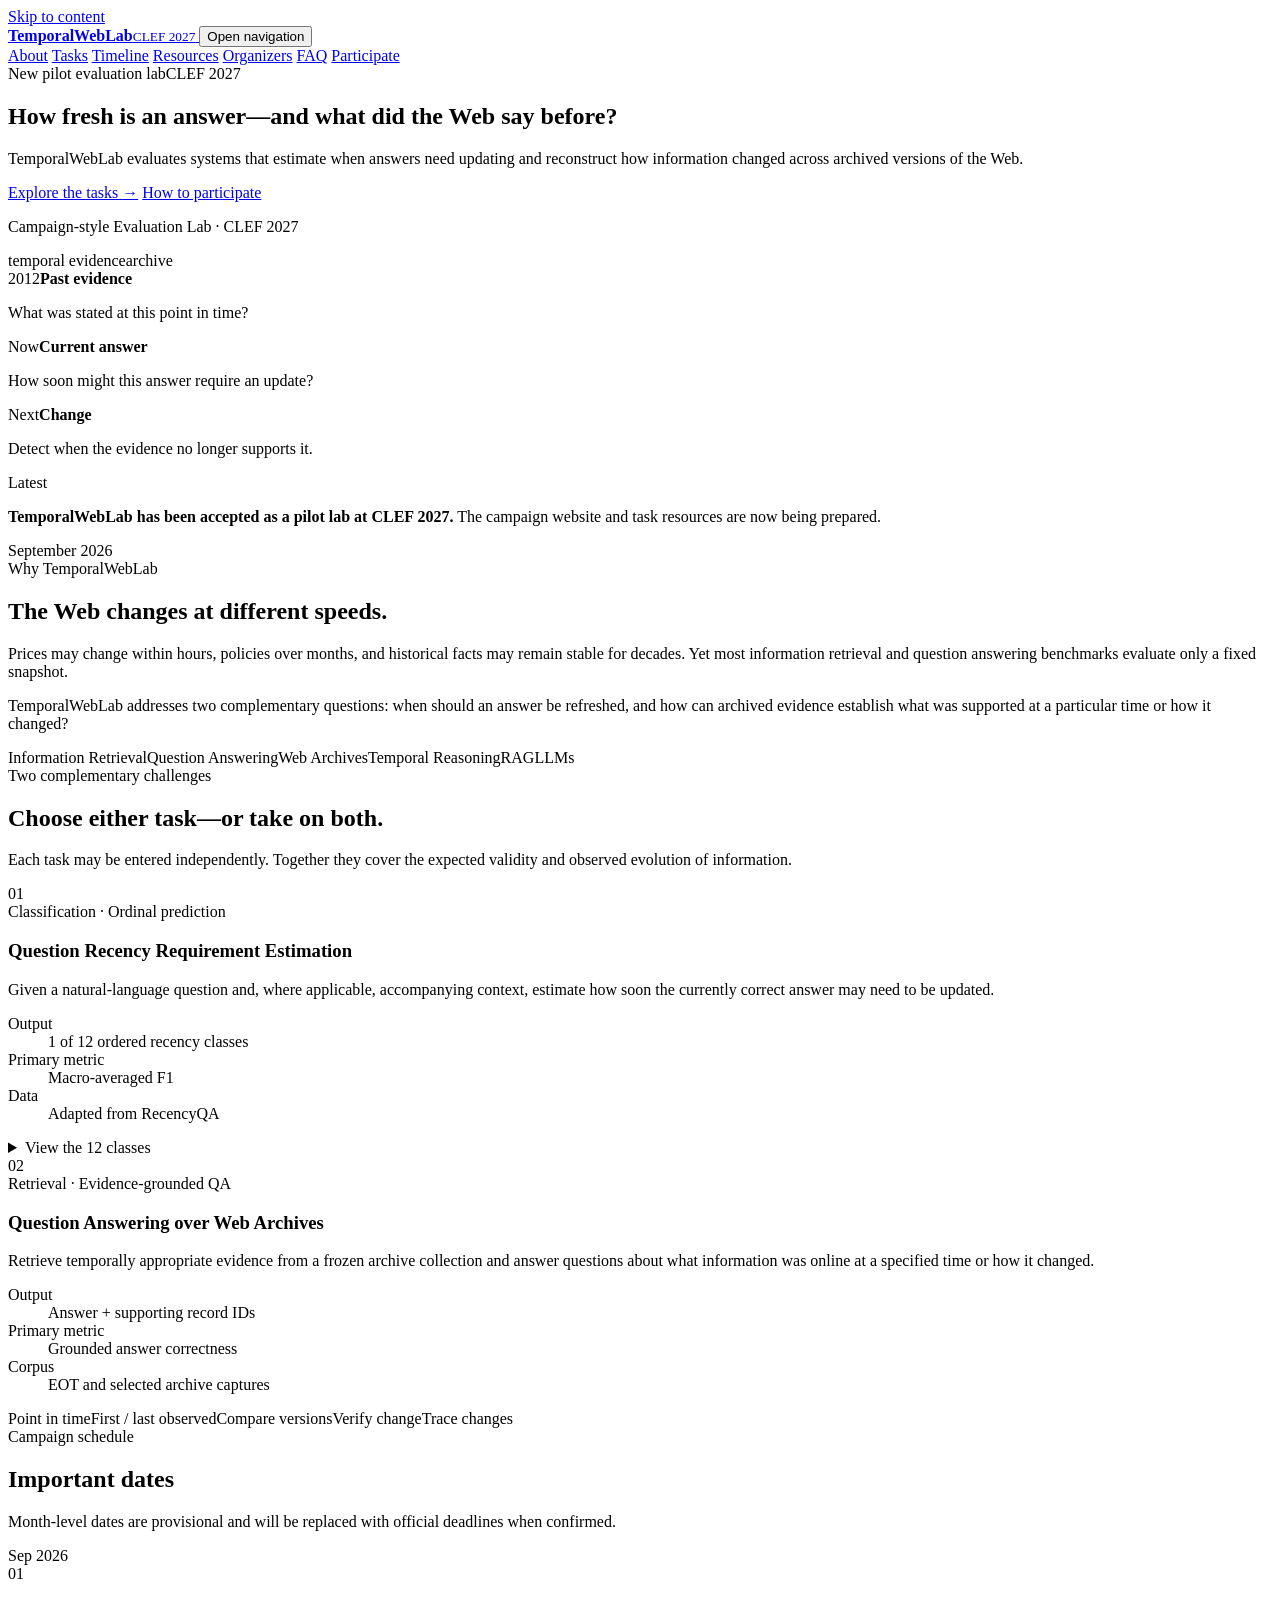
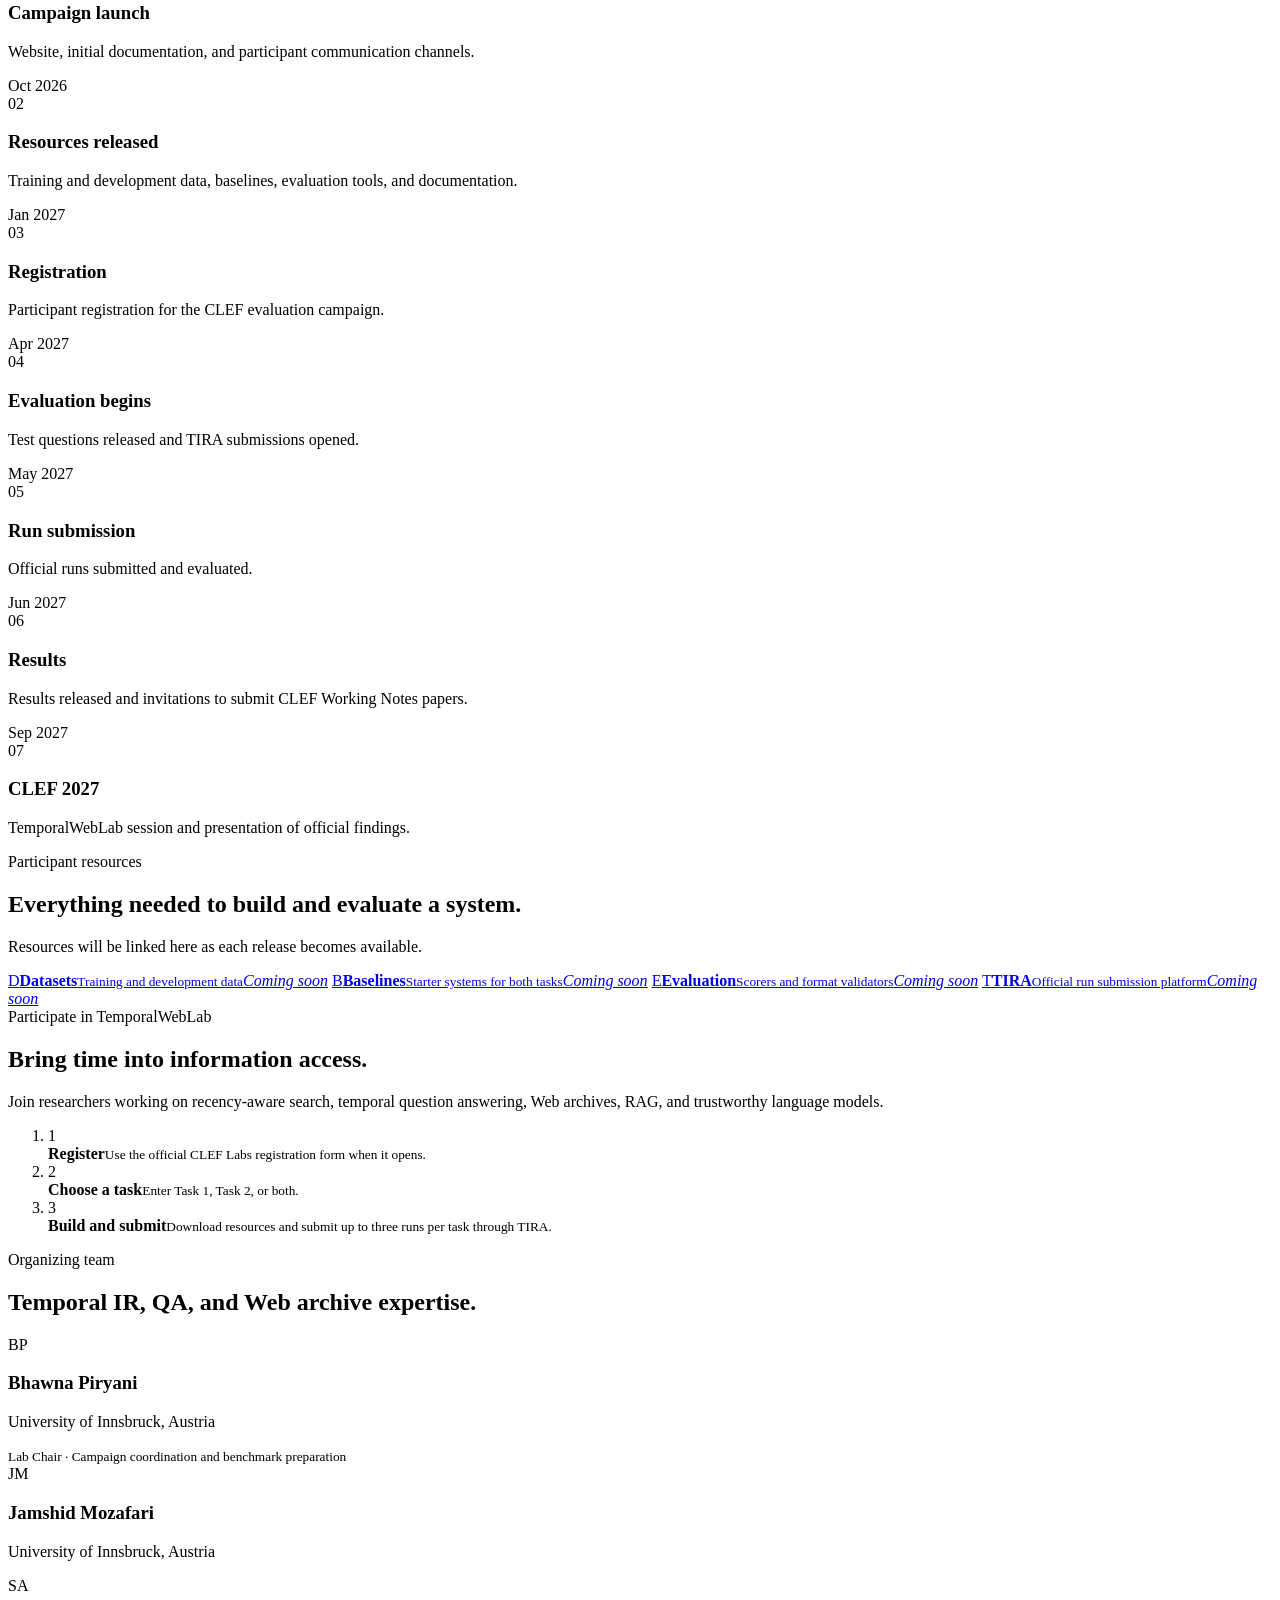
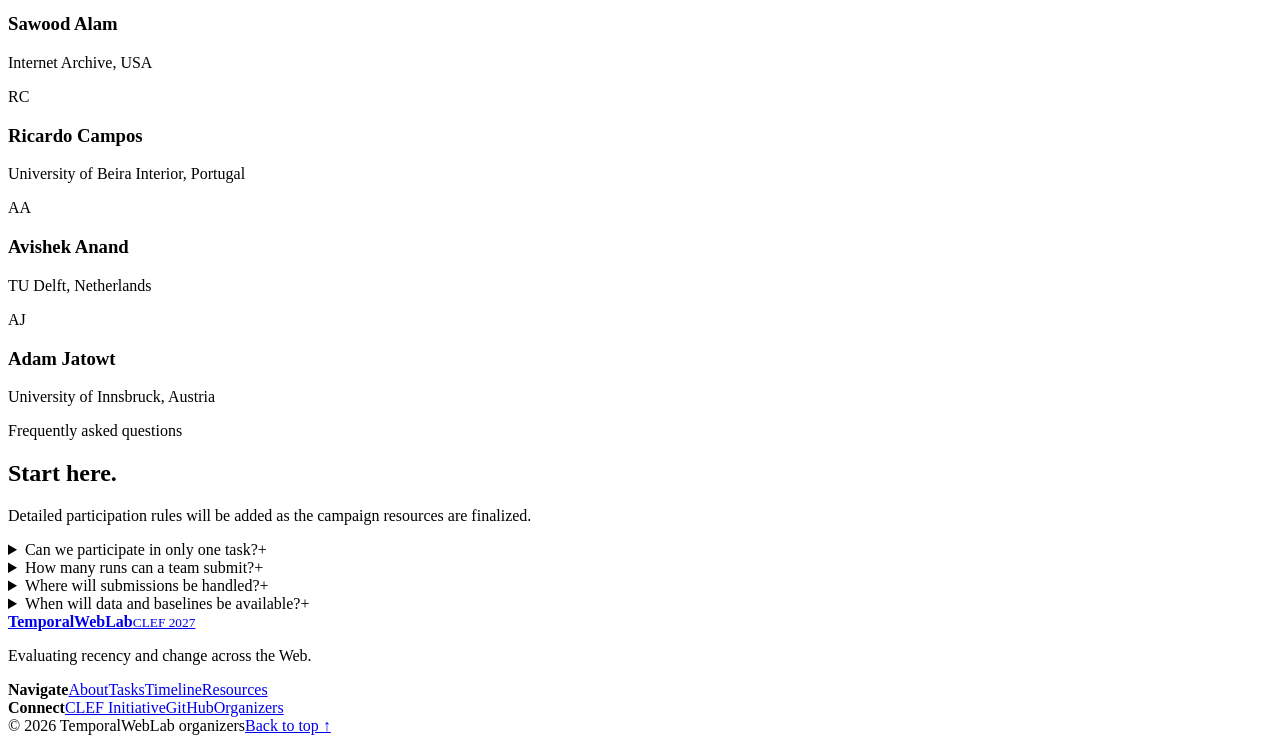
==== index.html @ e702b0eb "Add index.html for initial TemporalWebLab website" ====
<!doctype html>
<html lang="en">
<head>
  <meta charset="utf-8">
  <meta name="viewport" content="width=device-width, initial-scale=1">
  <meta name="description" content="TemporalWebLab at CLEF 2027 evaluates answer recency requirements and question answering over evolving Web archives.">
  <meta name="theme-color" content="#081d33">
  <title>TemporalWebLab 2027 | CLEF</title>
  <link rel="icon" href="assets/favicon.svg" type="image/svg+xml">
  <link rel="preconnect" href="https://fonts.googleapis.com">
  <link rel="preconnect" href="https://fonts.gstatic.com" crossorigin>
  <link href="https://fonts.googleapis.com/css2?family=DM+Sans:wght@400;500;600;700&family=Newsreader:opsz,wght@6..72,500;6..72,600&display=swap" rel="stylesheet">
  <link rel="stylesheet" href="assets/style.css">
</head>
<body>
  <a class="skip-link" href="#main">Skip to content</a>

  <header class="site-header" id="top">
    <div class="nav-shell">
      <a class="brand" href="#top" aria-label="TemporalWebLab home">
        <span class="brand-mark" aria-hidden="true"><span></span><span></span><span></span></span>
        <span><strong>TemporalWebLab</strong><small>CLEF 2027</small></span>
      </a>
      <button class="menu-toggle" aria-expanded="false" aria-controls="site-nav"><span></span><span></span><span></span><span class="sr-only">Open navigation</span></button>
      <nav class="site-nav" id="site-nav" aria-label="Main navigation">
        <a href="#about">About</a>
        <a href="#tasks">Tasks</a>
        <a href="#timeline">Timeline</a>
        <a href="#resources">Resources</a>
        <a href="#organizers">Organizers</a>
        <a href="#faq">FAQ</a>
        <a class="nav-cta" href="#participate">Participate</a>
      </nav>
    </div>
  </header>

  <main id="main">
    <section class="hero">
      <div class="hero-grid" aria-hidden="true"></div>
      <div class="orb orb-one" aria-hidden="true"></div>
      <div class="orb orb-two" aria-hidden="true"></div>
      <div class="container hero-layout">
        <div class="hero-copy reveal">
          <div class="eyebrow"><span>New pilot evaluation lab</span><span>CLEF 2027</span></div>
          <h1>How fresh is an answer—and what did the Web say before?</h1>
          <p>TemporalWebLab evaluates systems that estimate when answers need updating and reconstruct how information changed across archived versions of the Web.</p>
          <div class="hero-actions">
            <a class="button button-primary" href="#tasks">Explore the tasks <span aria-hidden="true">→</span></a>
            <a class="button button-secondary" href="#participate">How to participate</a>
          </div>
          <p class="conference-note">Campaign-style Evaluation Lab · CLEF 2027</p>
        </div>
        <div class="time-window reveal" aria-label="TemporalWebLab concept illustration">
          <div class="window-top"><span>temporal evidence</span><span class="live-dot">archive</span></div>
          <div class="time-axis">
            <div class="axis-line"></div>
            <article class="time-card past"><time>2012</time><strong>Past evidence</strong><p>What was stated at this point in time?</p></article>
            <article class="time-card present"><time>Now</time><strong>Current answer</strong><p>How soon might this answer require an update?</p></article>
            <article class="time-card future"><time>Next</time><strong>Change</strong><p>Detect when the evidence no longer supports it.</p></article>
          </div>
        </div>
      </div>
    </section>

    <section class="announcement" aria-label="Latest announcement">
      <div class="container announcement-inner">
        <span class="announcement-label">Latest</span>
        <p><strong>TemporalWebLab has been accepted as a pilot lab at CLEF 2027.</strong> The campaign website and task resources are now being prepared.</p>
        <time datetime="2026-09">September 2026</time>
      </div>
    </section>

    <section class="section" id="about">
      <div class="container split-intro">
        <div class="section-heading reveal">
          <span class="kicker">Why TemporalWebLab</span>
          <h2>The Web changes at different speeds.</h2>
        </div>
        <div class="intro-copy reveal">
          <p class="lead">Prices may change within hours, policies over months, and historical facts may remain stable for decades. Yet most information retrieval and question answering benchmarks evaluate only a fixed snapshot.</p>
          <p>TemporalWebLab addresses two complementary questions: when should an answer be refreshed, and how can archived evidence establish what was supported at a particular time or how it changed?</p>
          <div class="audience-list" aria-label="Research areas">
            <span>Information Retrieval</span><span>Question Answering</span><span>Web Archives</span><span>Temporal Reasoning</span><span>RAG</span><span>LLMs</span>
          </div>
        </div>
      </div>
    </section>

    <section class="section tasks-section" id="tasks">
      <div class="container">
        <div class="section-heading centered reveal">
          <span class="kicker">Two complementary challenges</span>
          <h2>Choose either task—or take on both.</h2>
          <p>Each task may be entered independently. Together they cover the expected validity and observed evolution of information.</p>
        </div>
        <div class="task-grid">
          <article class="task-card task-one reveal">
            <div class="task-number">01</div>
            <div class="task-tag">Classification · Ordinal prediction</div>
            <h3>Question Recency Requirement Estimation</h3>
            <p>Given a natural-language question and, where applicable, accompanying context, estimate how soon the currently correct answer may need to be updated.</p>
            <dl class="task-specs">
              <div><dt>Output</dt><dd>1 of 12 ordered recency classes</dd></div>
              <div><dt>Primary metric</dt><dd>Macro-averaged F1</dd></div>
              <div><dt>Data</dt><dd>Adapted from RecencyQA</dd></div>
            </dl>
            <details>
              <summary>View the 12 classes</summary>
              <ol class="class-list">
                <li>An hour</li><li>A few hours</li><li>A day</li><li>A few days</li><li>A week</li><li>A few weeks</li><li>A month</li><li>A few months</li><li>A year</li><li>A few years</li><li>Many years</li><li>Never</li>
              </ol>
            </details>
          </article>

          <article class="task-card task-two reveal">
            <div class="task-number">02</div>
            <div class="task-tag">Retrieval · Evidence-grounded QA</div>
            <h3>Question Answering over Web Archives</h3>
            <p>Retrieve temporally appropriate evidence from a frozen archive collection and answer questions about what information was online at a specified time or how it changed.</p>
            <dl class="task-specs">
              <div><dt>Output</dt><dd>Answer + supporting record IDs</dd></div>
              <div><dt>Primary metric</dt><dd>Grounded answer correctness</dd></div>
              <div><dt>Corpus</dt><dd>EOT and selected archive captures</dd></div>
            </dl>
            <div class="question-types">
              <span>Point in time</span><span>First / last observed</span><span>Compare versions</span><span>Verify change</span><span>Trace changes</span>
            </div>
          </article>
        </div>
      </div>
    </section>

    <section class="section timeline-section" id="timeline">
      <div class="container">
        <div class="section-heading reveal">
          <span class="kicker">Campaign schedule</span>
          <h2>Important dates</h2>
          <p>Month-level dates are provisional and will be replaced with official deadlines when confirmed.</p>
        </div>
        <div class="timeline" role="list">
          <article class="milestone active reveal" role="listitem"><time>Sep 2026</time><div><span>01</span><h3>Campaign launch</h3><p>Website, initial documentation, and participant communication channels.</p></div></article>
          <article class="milestone reveal" role="listitem"><time>Oct 2026</time><div><span>02</span><h3>Resources released</h3><p>Training and development data, baselines, evaluation tools, and documentation.</p></div></article>
          <article class="milestone reveal" role="listitem"><time>Jan 2027</time><div><span>03</span><h3>Registration</h3><p>Participant registration for the CLEF evaluation campaign.</p></div></article>
          <article class="milestone reveal" role="listitem"><time>Apr 2027</time><div><span>04</span><h3>Evaluation begins</h3><p>Test questions released and TIRA submissions opened.</p></div></article>
          <article class="milestone reveal" role="listitem"><time>May 2027</time><div><span>05</span><h3>Run submission</h3><p>Official runs submitted and evaluated.</p></div></article>
          <article class="milestone reveal" role="listitem"><time>Jun 2027</time><div><span>06</span><h3>Results</h3><p>Results released and invitations to submit CLEF Working Notes papers.</p></div></article>
          <article class="milestone reveal" role="listitem"><time>Sep 2027</time><div><span>07</span><h3>CLEF 2027</h3><p>TemporalWebLab session and presentation of official findings.</p></div></article>
        </div>
      </div>
    </section>

    <section class="section resources-section" id="resources">
      <div class="container resource-layout">
        <div class="section-heading reveal">
          <span class="kicker">Participant resources</span>
          <h2>Everything needed to build and evaluate a system.</h2>
          <p>Resources will be linked here as each release becomes available.</p>
        </div>
        <div class="resource-list reveal">
          <a class="resource-row unavailable" href="#resources" aria-disabled="true"><span class="resource-icon">D</span><span><strong>Datasets</strong><small>Training and development data</small></span><em>Coming soon</em></a>
          <a class="resource-row unavailable" href="#resources" aria-disabled="true"><span class="resource-icon">B</span><span><strong>Baselines</strong><small>Starter systems for both tasks</small></span><em>Coming soon</em></a>
          <a class="resource-row unavailable" href="#resources" aria-disabled="true"><span class="resource-icon">E</span><span><strong>Evaluation</strong><small>Scorers and format validators</small></span><em>Coming soon</em></a>
          <a class="resource-row unavailable" href="#resources" aria-disabled="true"><span class="resource-icon">T</span><span><strong>TIRA</strong><small>Official run submission platform</small></span><em>Coming soon</em></a>
        </div>
      </div>
    </section>

    <section class="section participation-section" id="participate">
      <div class="container participate-card reveal">
        <div>
          <span class="kicker light">Participate in TemporalWebLab</span>
          <h2>Bring time into information access.</h2>
          <p>Join researchers working on recency-aware search, temporal question answering, Web archives, RAG, and trustworthy language models.</p>
        </div>
        <ol class="steps">
          <li><span>1</span><div><strong>Register</strong><small>Use the official CLEF Labs registration form when it opens.</small></div></li>
          <li><span>2</span><div><strong>Choose a task</strong><small>Enter Task 1, Task 2, or both.</small></div></li>
          <li><span>3</span><div><strong>Build and submit</strong><small>Download resources and submit up to three runs per task through TIRA.</small></div></li>
        </ol>
      </div>
    </section>

    <section class="section organizers-section" id="organizers">
      <div class="container">
        <div class="section-heading reveal">
          <span class="kicker">Organizing team</span>
          <h2>Temporal IR, QA, and Web archive expertise.</h2>
        </div>
        <div class="organizer-grid">
          <article class="organizer lead-organizer reveal"><span class="initials">BP</span><div><h3>Bhawna Piryani</h3><p>University of Innsbruck, Austria</p><small>Lab Chair · Campaign coordination and benchmark preparation</small></div></article>
          <article class="organizer reveal"><span class="initials">JM</span><div><h3>Jamshid Mozafari</h3><p>University of Innsbruck, Austria</p></div></article>
          <article class="organizer reveal"><span class="initials">SA</span><div><h3>Sawood Alam</h3><p>Internet Archive, USA</p></div></article>
          <article class="organizer reveal"><span class="initials">RC</span><div><h3>Ricardo Campos</h3><p>University of Beira Interior, Portugal</p></div></article>
          <article class="organizer reveal"><span class="initials">AA</span><div><h3>Avishek Anand</h3><p>TU Delft, Netherlands</p></div></article>
          <article class="organizer reveal"><span class="initials">AJ</span><div><h3>Adam Jatowt</h3><p>University of Innsbruck, Austria</p></div></article>
        </div>
      </div>
    </section>

    <section class="section faq-section" id="faq">
      <div class="container faq-layout">
        <div class="section-heading reveal"><span class="kicker">Frequently asked questions</span><h2>Start here.</h2><p>Detailed participation rules will be added as the campaign resources are finalized.</p></div>
        <div class="accordion reveal">
          <details><summary>Can we participate in only one task?<span>+</span></summary><p>Yes. Teams may participate in either Task 1 or Task 2 independently, or enter both.</p></details>
          <details><summary>How many runs can a team submit?<span>+</span></summary><p>Each team may submit up to three runs per task and designate one primary run for the official leaderboard.</p></details>
          <details><summary>Where will submissions be handled?<span>+</span></summary><p>Official submissions will be handled through TIRA to support secure, reproducible, and comparable evaluation.</p></details>
          <details><summary>When will data and baselines be available?<span>+</span></summary><p>The initial release is planned for October 2026. Exact release dates will be announced here.</p></details>
        </div>
      </div>
    </section>
  </main>

  <footer class="site-footer">
    <div class="container footer-grid">
      <div><a class="brand footer-brand" href="#top"><span class="brand-mark" aria-hidden="true"><span></span><span></span><span></span></span><span><strong>TemporalWebLab</strong><small>CLEF 2027</small></span></a><p>Evaluating recency and change across the Web.</p></div>
      <div><strong>Navigate</strong><a href="#about">About</a><a href="#tasks">Tasks</a><a href="#timeline">Timeline</a><a href="#resources">Resources</a></div>
      <div><strong>Connect</strong><a href="https://www.clef-initiative.eu/" target="_blank" rel="noopener">CLEF Initiative</a><a href="https://github.com/clef-temporalweblab" target="_blank" rel="noopener">GitHub</a><a href="#organizers">Organizers</a></div>
    </div>
    <div class="container footer-bottom"><span>© <span id="year">2026</span> TemporalWebLab organizers</span><a href="#top">Back to top ↑</a></div>
  </footer>

  <script src="assets/main.js"></script>
</body>
</html>
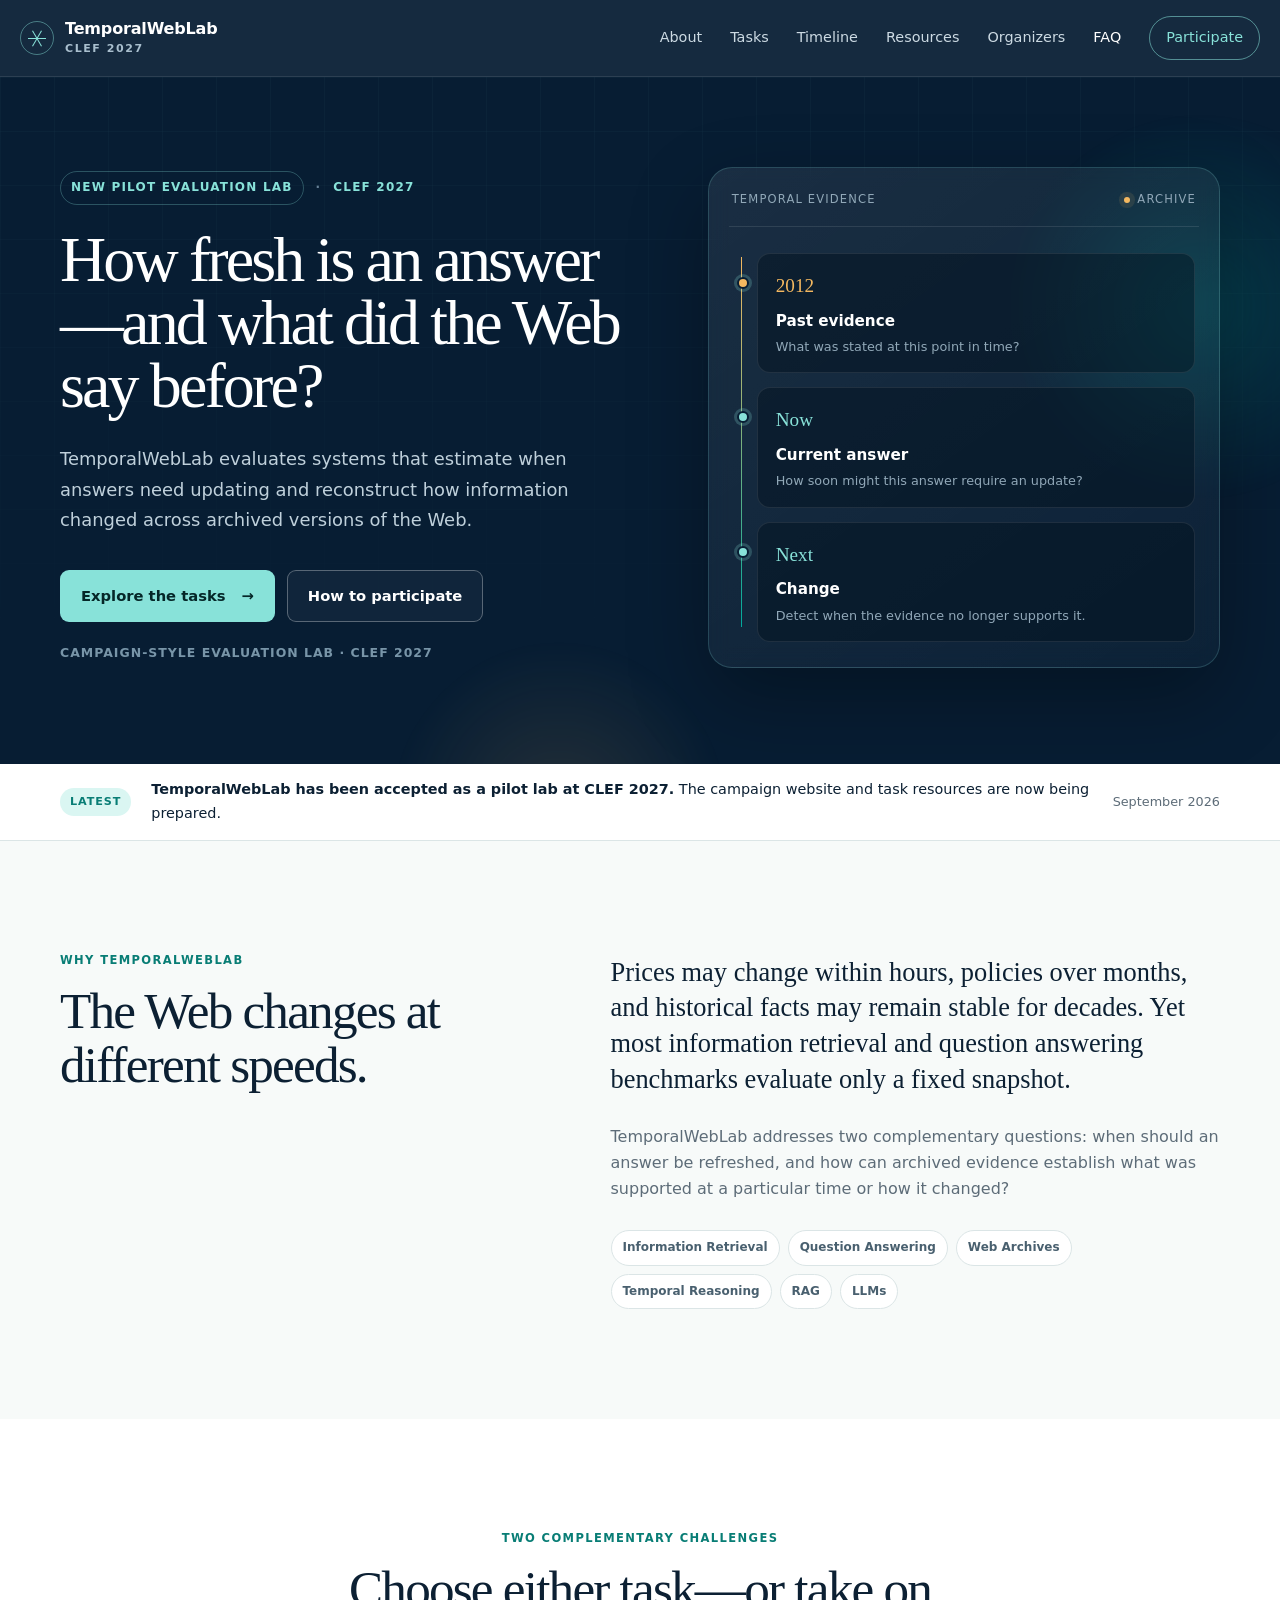
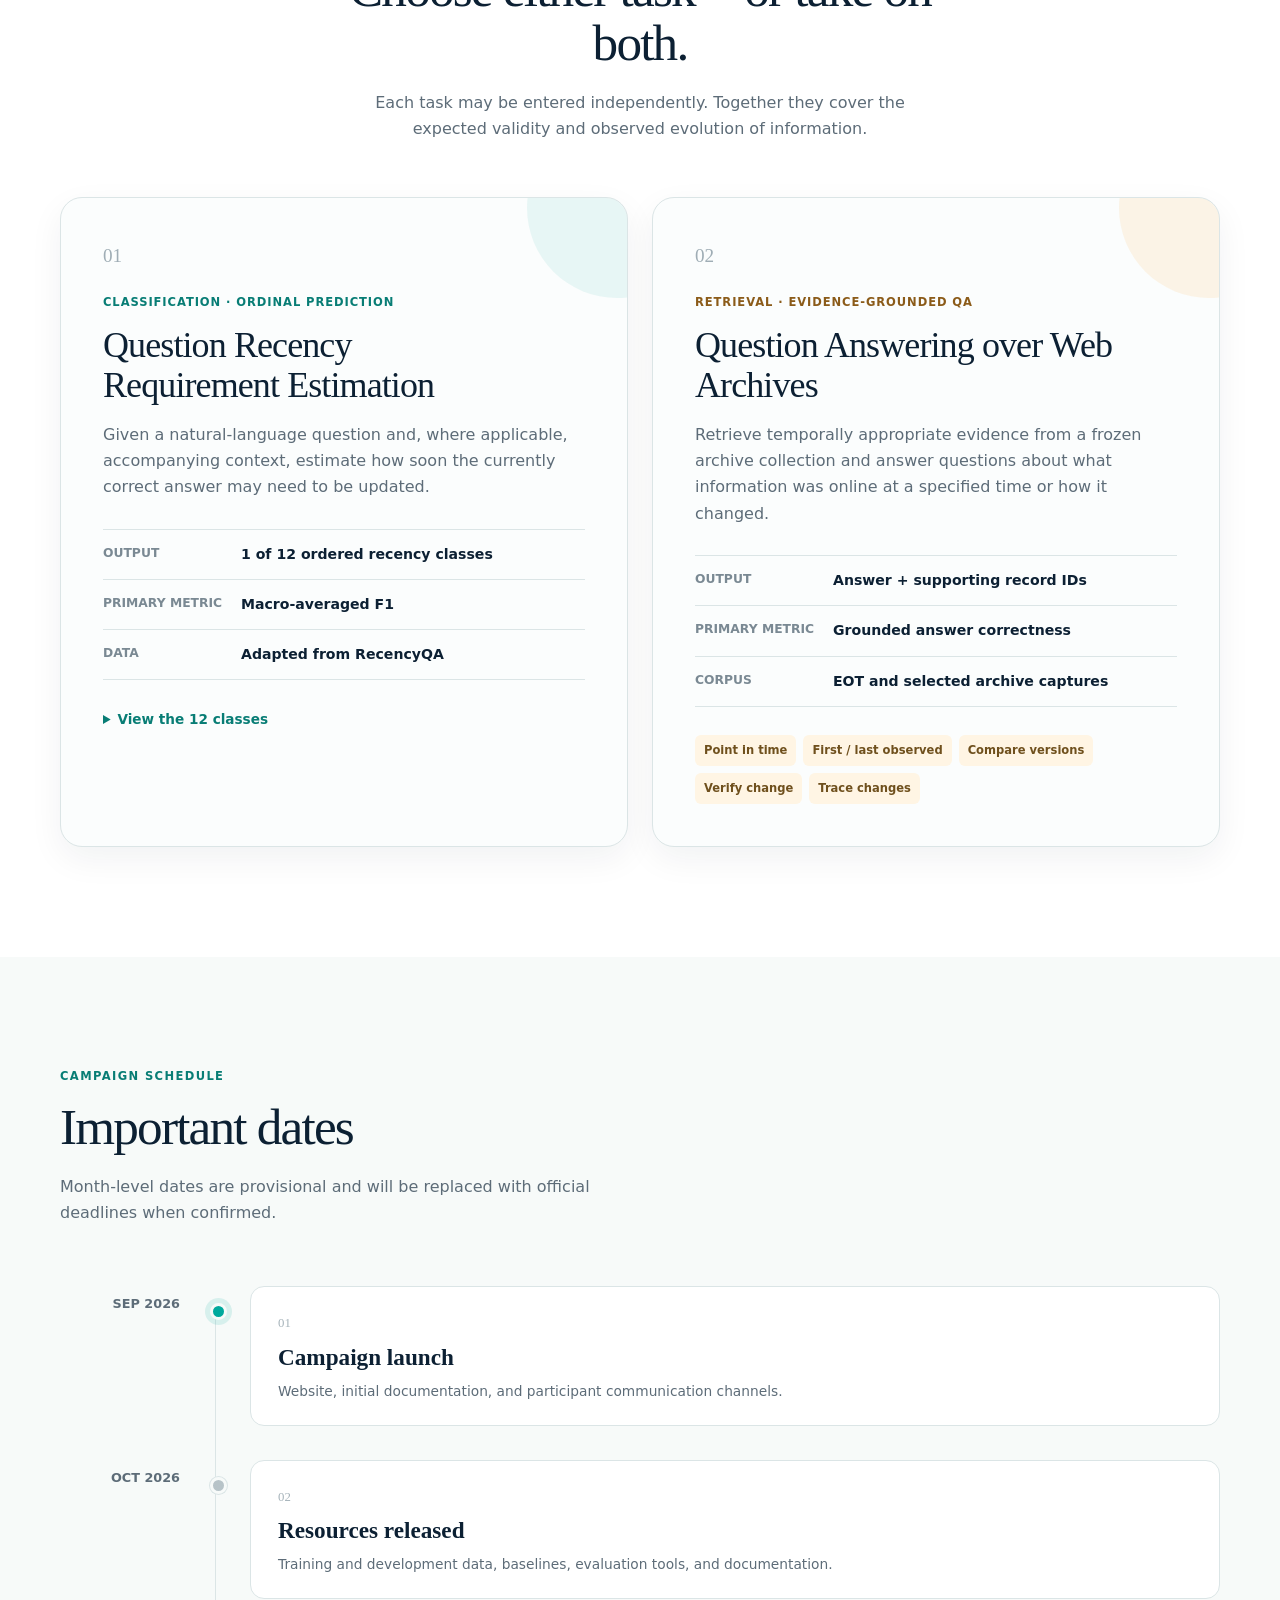
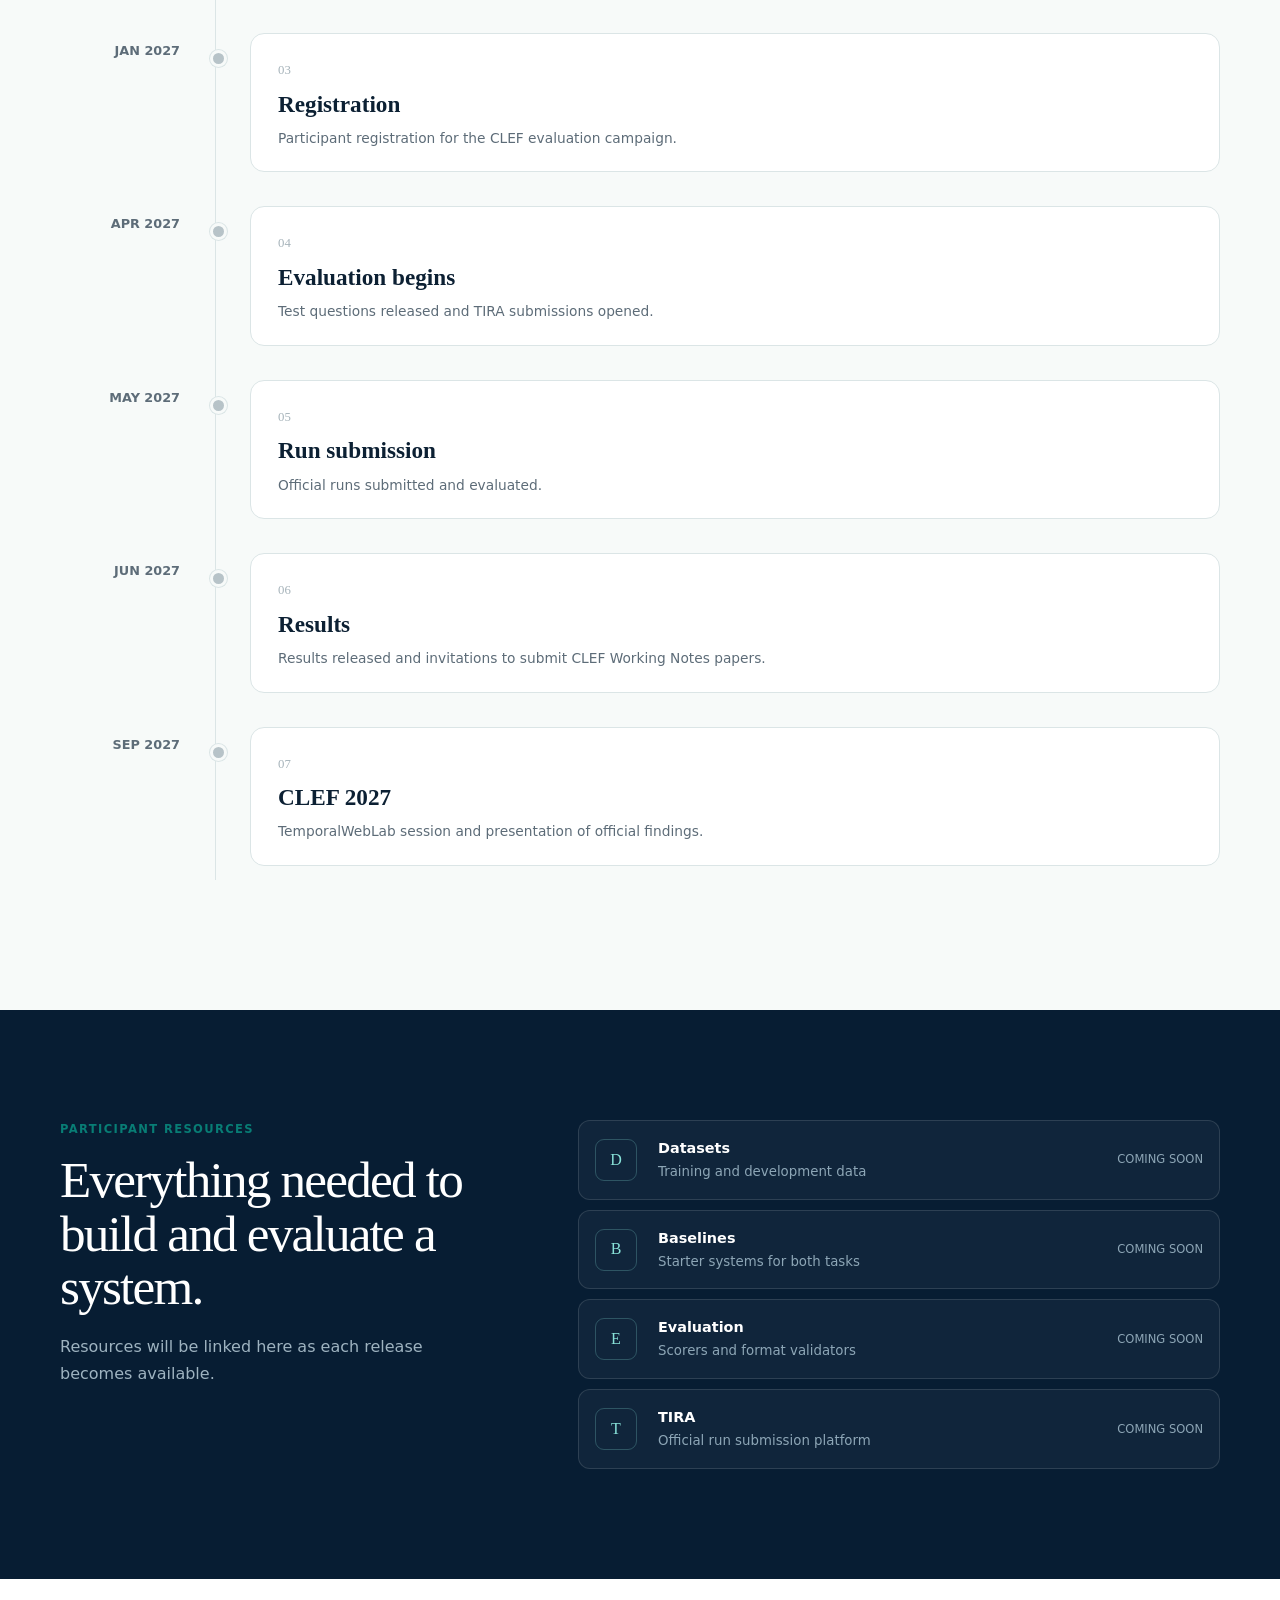
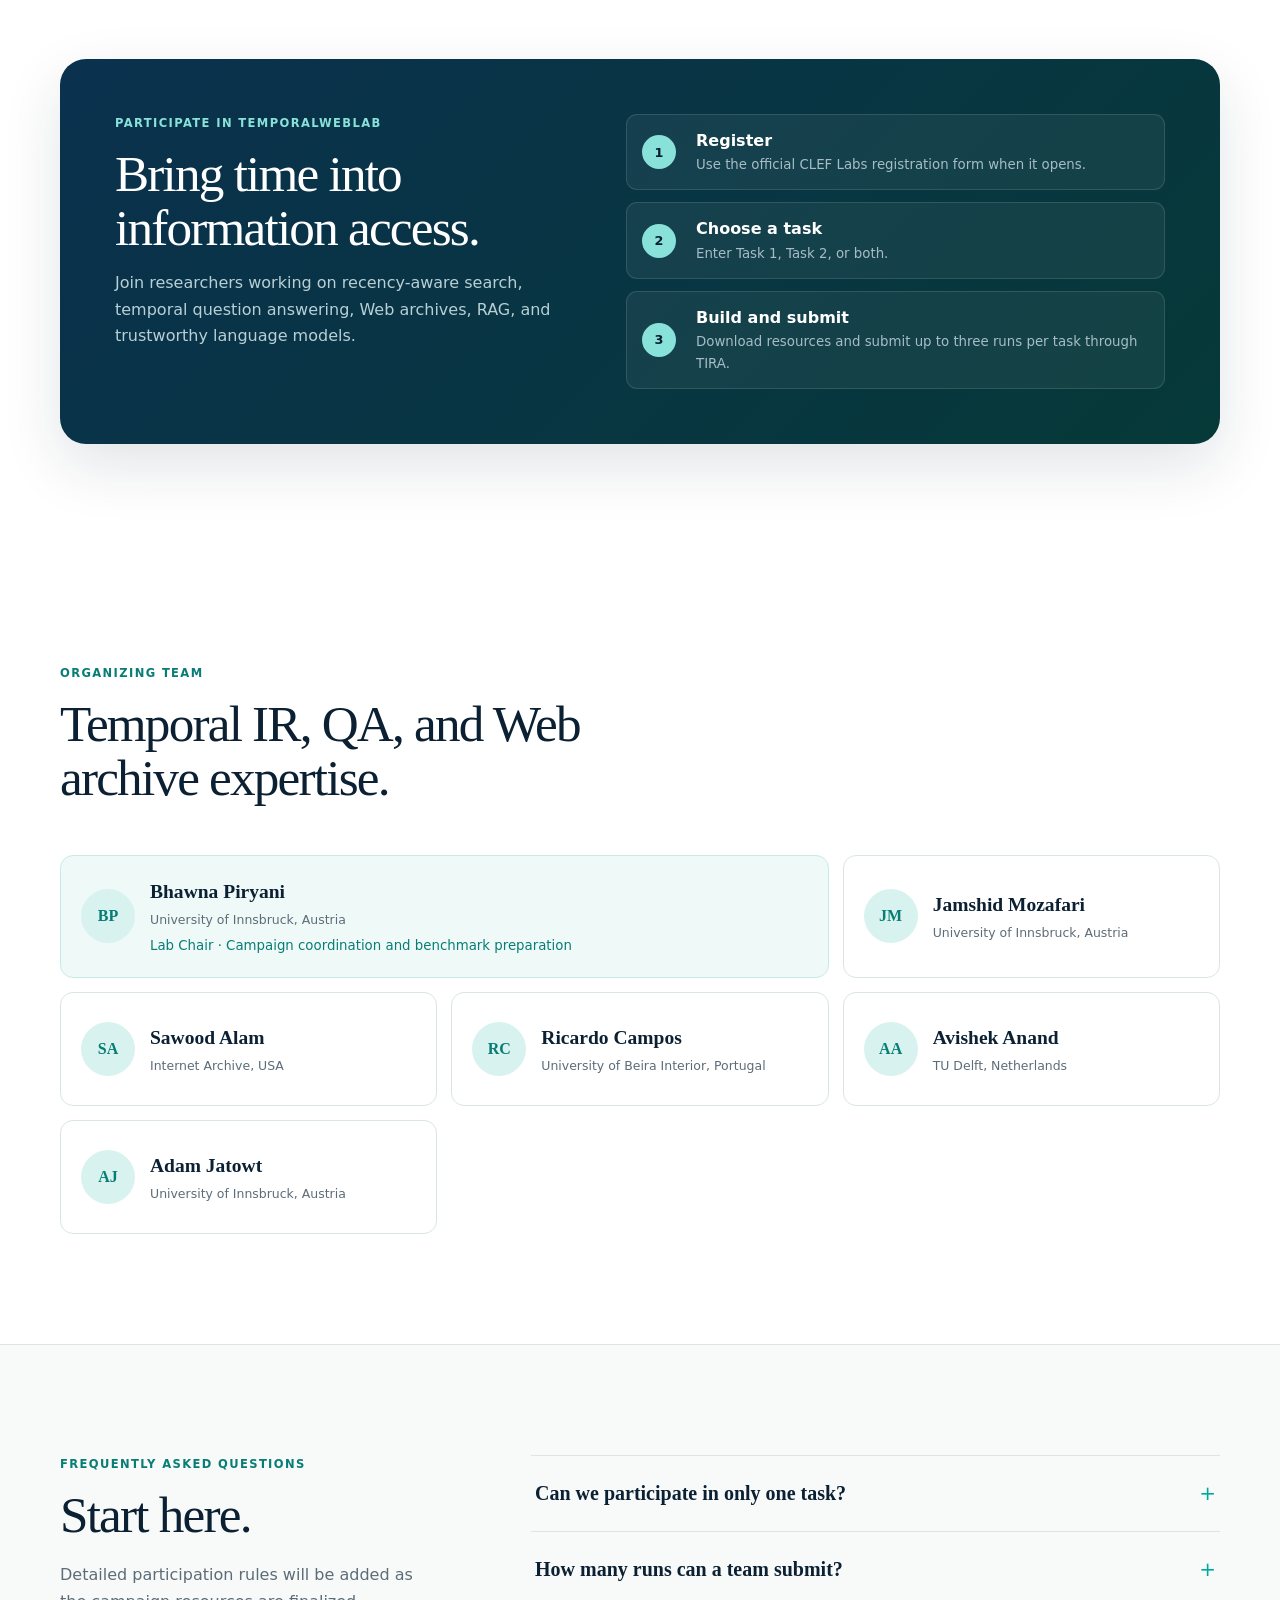
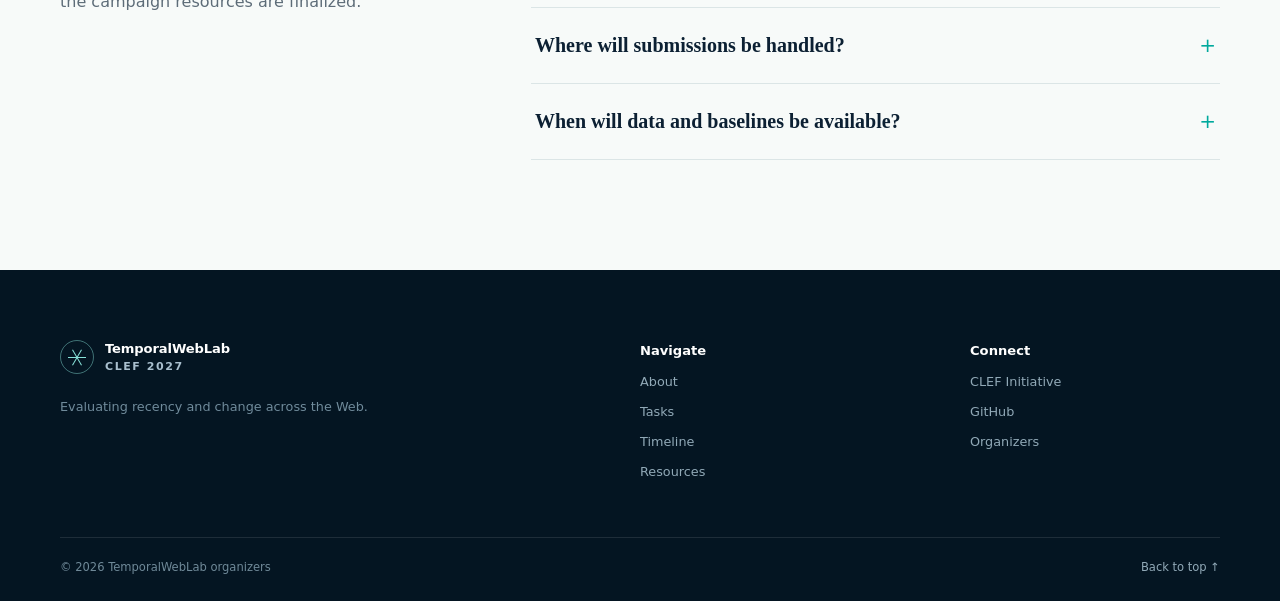
==== commit 4a1ee855: "Redirect root site to the CLEF 2027 edition" ====
--- a/index.html
+++ b/index.html
@@ -3,222 +3,12 @@
 <head>
   <meta charset="utf-8">
   <meta name="viewport" content="width=device-width, initial-scale=1">
-  <meta name="description" content="TemporalWebLab at CLEF 2027 evaluates answer recency requirements and question answering over evolving Web archives.">
-  <meta name="theme-color" content="#081d33">
-  <title>TemporalWebLab 2027 | CLEF</title>
-  <link rel="icon" href="assets/favicon.svg" type="image/svg+xml">
-  <link rel="preconnect" href="https://fonts.googleapis.com">
-  <link rel="preconnect" href="https://fonts.gstatic.com" crossorigin>
-  <link href="https://fonts.googleapis.com/css2?family=DM+Sans:wght@400;500;600;700&family=Newsreader:opsz,wght@6..72,500;6..72,600&display=swap" rel="stylesheet">
-  <link rel="stylesheet" href="assets/style.css">
+  <title>TemporalWebLab</title>
+  <link rel="canonical" href="https://clef-temporalweblab.github.io/2027/">
+  <meta http-equiv="refresh" content="0; url=./2027/">
+  <script>window.location.replace("./2027/" + window.location.hash);</script>
 </head>
 <body>
-  <a class="skip-link" href="#main">Skip to content</a>
-
-  <header class="site-header" id="top">
-    <div class="nav-shell">
-      <a class="brand" href="#top" aria-label="TemporalWebLab home">
-        <span class="brand-mark" aria-hidden="true"><span></span><span></span><span></span></span>
-        <span><strong>TemporalWebLab</strong><small>CLEF 2027</small></span>
-      </a>
-      <button class="menu-toggle" aria-expanded="false" aria-controls="site-nav"><span></span><span></span><span></span><span class="sr-only">Open navigation</span></button>
-      <nav class="site-nav" id="site-nav" aria-label="Main navigation">
-        <a href="#about">About</a>
-        <a href="#tasks">Tasks</a>
-        <a href="#timeline">Timeline</a>
-        <a href="#resources">Resources</a>
-        <a href="#organizers">Organizers</a>
-        <a href="#faq">FAQ</a>
-        <a class="nav-cta" href="#participate">Participate</a>
-      </nav>
-    </div>
-  </header>
-
-  <main id="main">
-    <section class="hero">
-      <div class="hero-grid" aria-hidden="true"></div>
-      <div class="orb orb-one" aria-hidden="true"></div>
-      <div class="orb orb-two" aria-hidden="true"></div>
-      <div class="container hero-layout">
-        <div class="hero-copy reveal">
-          <div class="eyebrow"><span>New pilot evaluation lab</span><span>CLEF 2027</span></div>
-          <h1>How fresh is an answer—and what did the Web say before?</h1>
-          <p>TemporalWebLab evaluates systems that estimate when answers need updating and reconstruct how information changed across archived versions of the Web.</p>
-          <div class="hero-actions">
-            <a class="button button-primary" href="#tasks">Explore the tasks <span aria-hidden="true">→</span></a>
-            <a class="button button-secondary" href="#participate">How to participate</a>
-          </div>
-          <p class="conference-note">Campaign-style Evaluation Lab · CLEF 2027</p>
-        </div>
-        <div class="time-window reveal" aria-label="TemporalWebLab concept illustration">
-          <div class="window-top"><span>temporal evidence</span><span class="live-dot">archive</span></div>
-          <div class="time-axis">
-            <div class="axis-line"></div>
-            <article class="time-card past"><time>2012</time><strong>Past evidence</strong><p>What was stated at this point in time?</p></article>
-            <article class="time-card present"><time>Now</time><strong>Current answer</strong><p>How soon might this answer require an update?</p></article>
-            <article class="time-card future"><time>Next</time><strong>Change</strong><p>Detect when the evidence no longer supports it.</p></article>
-          </div>
-        </div>
-      </div>
-    </section>
-
-    <section class="announcement" aria-label="Latest announcement">
-      <div class="container announcement-inner">
-        <span class="announcement-label">Latest</span>
-        <p><strong>TemporalWebLab has been accepted as a pilot lab at CLEF 2027.</strong> The campaign website and task resources are now being prepared.</p>
-        <time datetime="2026-09">September 2026</time>
-      </div>
-    </section>
-
-    <section class="section" id="about">
-      <div class="container split-intro">
-        <div class="section-heading reveal">
-          <span class="kicker">Why TemporalWebLab</span>
-          <h2>The Web changes at different speeds.</h2>
-        </div>
-        <div class="intro-copy reveal">
-          <p class="lead">Prices may change within hours, policies over months, and historical facts may remain stable for decades. Yet most information retrieval and question answering benchmarks evaluate only a fixed snapshot.</p>
-          <p>TemporalWebLab addresses two complementary questions: when should an answer be refreshed, and how can archived evidence establish what was supported at a particular time or how it changed?</p>
-          <div class="audience-list" aria-label="Research areas">
-            <span>Information Retrieval</span><span>Question Answering</span><span>Web Archives</span><span>Temporal Reasoning</span><span>RAG</span><span>LLMs</span>
-          </div>
-        </div>
-      </div>
-    </section>
-
-    <section class="section tasks-section" id="tasks">
-      <div class="container">
-        <div class="section-heading centered reveal">
-          <span class="kicker">Two complementary challenges</span>
-          <h2>Choose either task—or take on both.</h2>
-          <p>Each task may be entered independently. Together they cover the expected validity and observed evolution of information.</p>
-        </div>
-        <div class="task-grid">
-          <article class="task-card task-one reveal">
-            <div class="task-number">01</div>
-            <div class="task-tag">Classification · Ordinal prediction</div>
-            <h3>Question Recency Requirement Estimation</h3>
-            <p>Given a natural-language question and, where applicable, accompanying context, estimate how soon the currently correct answer may need to be updated.</p>
-            <dl class="task-specs">
-              <div><dt>Output</dt><dd>1 of 12 ordered recency classes</dd></div>
-              <div><dt>Primary metric</dt><dd>Macro-averaged F1</dd></div>
-              <div><dt>Data</dt><dd>Adapted from RecencyQA</dd></div>
-            </dl>
-            <details>
-              <summary>View the 12 classes</summary>
-              <ol class="class-list">
-                <li>An hour</li><li>A few hours</li><li>A day</li><li>A few days</li><li>A week</li><li>A few weeks</li><li>A month</li><li>A few months</li><li>A year</li><li>A few years</li><li>Many years</li><li>Never</li>
-              </ol>
-            </details>
-          </article>
-
-          <article class="task-card task-two reveal">
-            <div class="task-number">02</div>
-            <div class="task-tag">Retrieval · Evidence-grounded QA</div>
-            <h3>Question Answering over Web Archives</h3>
-            <p>Retrieve temporally appropriate evidence from a frozen archive collection and answer questions about what information was online at a specified time or how it changed.</p>
-            <dl class="task-specs">
-              <div><dt>Output</dt><dd>Answer + supporting record IDs</dd></div>
-              <div><dt>Primary metric</dt><dd>Grounded answer correctness</dd></div>
-              <div><dt>Corpus</dt><dd>EOT and selected archive captures</dd></div>
-            </dl>
-            <div class="question-types">
-              <span>Point in time</span><span>First / last observed</span><span>Compare versions</span><span>Verify change</span><span>Trace changes</span>
-            </div>
-          </article>
-        </div>
-      </div>
-    </section>
-
-    <section class="section timeline-section" id="timeline">
-      <div class="container">
-        <div class="section-heading reveal">
-          <span class="kicker">Campaign schedule</span>
-          <h2>Important dates</h2>
-          <p>Month-level dates are provisional and will be replaced with official deadlines when confirmed.</p>
-        </div>
-        <div class="timeline" role="list">
-          <article class="milestone active reveal" role="listitem"><time>Sep 2026</time><div><span>01</span><h3>Campaign launch</h3><p>Website, initial documentation, and participant communication channels.</p></div></article>
-          <article class="milestone reveal" role="listitem"><time>Oct 2026</time><div><span>02</span><h3>Resources released</h3><p>Training and development data, baselines, evaluation tools, and documentation.</p></div></article>
-          <article class="milestone reveal" role="listitem"><time>Jan 2027</time><div><span>03</span><h3>Registration</h3><p>Participant registration for the CLEF evaluation campaign.</p></div></article>
-          <article class="milestone reveal" role="listitem"><time>Apr 2027</time><div><span>04</span><h3>Evaluation begins</h3><p>Test questions released and TIRA submissions opened.</p></div></article>
-          <article class="milestone reveal" role="listitem"><time>May 2027</time><div><span>05</span><h3>Run submission</h3><p>Official runs submitted and evaluated.</p></div></article>
-          <article class="milestone reveal" role="listitem"><time>Jun 2027</time><div><span>06</span><h3>Results</h3><p>Results released and invitations to submit CLEF Working Notes papers.</p></div></article>
-          <article class="milestone reveal" role="listitem"><time>Sep 2027</time><div><span>07</span><h3>CLEF 2027</h3><p>TemporalWebLab session and presentation of official findings.</p></div></article>
-        </div>
-      </div>
-    </section>
-
-    <section class="section resources-section" id="resources">
-      <div class="container resource-layout">
-        <div class="section-heading reveal">
-          <span class="kicker">Participant resources</span>
-          <h2>Everything needed to build and evaluate a system.</h2>
-          <p>Resources will be linked here as each release becomes available.</p>
-        </div>
-        <div class="resource-list reveal">
-          <a class="resource-row unavailable" href="#resources" aria-disabled="true"><span class="resource-icon">D</span><span><strong>Datasets</strong><small>Training and development data</small></span><em>Coming soon</em></a>
-          <a class="resource-row unavailable" href="#resources" aria-disabled="true"><span class="resource-icon">B</span><span><strong>Baselines</strong><small>Starter systems for both tasks</small></span><em>Coming soon</em></a>
-          <a class="resource-row unavailable" href="#resources" aria-disabled="true"><span class="resource-icon">E</span><span><strong>Evaluation</strong><small>Scorers and format validators</small></span><em>Coming soon</em></a>
-          <a class="resource-row unavailable" href="#resources" aria-disabled="true"><span class="resource-icon">T</span><span><strong>TIRA</strong><small>Official run submission platform</small></span><em>Coming soon</em></a>
-        </div>
-      </div>
-    </section>
-
-    <section class="section participation-section" id="participate">
-      <div class="container participate-card reveal">
-        <div>
-          <span class="kicker light">Participate in TemporalWebLab</span>
-          <h2>Bring time into information access.</h2>
-          <p>Join researchers working on recency-aware search, temporal question answering, Web archives, RAG, and trustworthy language models.</p>
-        </div>
-        <ol class="steps">
-          <li><span>1</span><div><strong>Register</strong><small>Use the official CLEF Labs registration form when it opens.</small></div></li>
-          <li><span>2</span><div><strong>Choose a task</strong><small>Enter Task 1, Task 2, or both.</small></div></li>
-          <li><span>3</span><div><strong>Build and submit</strong><small>Download resources and submit up to three runs per task through TIRA.</small></div></li>
-        </ol>
-      </div>
-    </section>
-
-    <section class="section organizers-section" id="organizers">
-      <div class="container">
-        <div class="section-heading reveal">
-          <span class="kicker">Organizing team</span>
-          <h2>Temporal IR, QA, and Web archive expertise.</h2>
-        </div>
-        <div class="organizer-grid">
-          <article class="organizer lead-organizer reveal"><span class="initials">BP</span><div><h3>Bhawna Piryani</h3><p>University of Innsbruck, Austria</p><small>Lab Chair · Campaign coordination and benchmark preparation</small></div></article>
-          <article class="organizer reveal"><span class="initials">JM</span><div><h3>Jamshid Mozafari</h3><p>University of Innsbruck, Austria</p></div></article>
-          <article class="organizer reveal"><span class="initials">SA</span><div><h3>Sawood Alam</h3><p>Internet Archive, USA</p></div></article>
-          <article class="organizer reveal"><span class="initials">RC</span><div><h3>Ricardo Campos</h3><p>University of Beira Interior, Portugal</p></div></article>
-          <article class="organizer reveal"><span class="initials">AA</span><div><h3>Avishek Anand</h3><p>TU Delft, Netherlands</p></div></article>
-          <article class="organizer reveal"><span class="initials">AJ</span><div><h3>Adam Jatowt</h3><p>University of Innsbruck, Austria</p></div></article>
-        </div>
-      </div>
-    </section>
-
-    <section class="section faq-section" id="faq">
-      <div class="container faq-layout">
-        <div class="section-heading reveal"><span class="kicker">Frequently asked questions</span><h2>Start here.</h2><p>Detailed participation rules will be added as the campaign resources are finalized.</p></div>
-        <div class="accordion reveal">
-          <details><summary>Can we participate in only one task?<span>+</span></summary><p>Yes. Teams may participate in either Task 1 or Task 2 independently, or enter both.</p></details>
-          <details><summary>How many runs can a team submit?<span>+</span></summary><p>Each team may submit up to three runs per task and designate one primary run for the official leaderboard.</p></details>
-          <details><summary>Where will submissions be handled?<span>+</span></summary><p>Official submissions will be handled through TIRA to support secure, reproducible, and comparable evaluation.</p></details>
-          <details><summary>When will data and baselines be available?<span>+</span></summary><p>The initial release is planned for October 2026. Exact release dates will be announced here.</p></details>
-        </div>
-      </div>
-    </section>
-  </main>
-
-  <footer class="site-footer">
-    <div class="container footer-grid">
-      <div><a class="brand footer-brand" href="#top"><span class="brand-mark" aria-hidden="true"><span></span><span></span><span></span></span><span><strong>TemporalWebLab</strong><small>CLEF 2027</small></span></a><p>Evaluating recency and change across the Web.</p></div>
-      <div><strong>Navigate</strong><a href="#about">About</a><a href="#tasks">Tasks</a><a href="#timeline">Timeline</a><a href="#resources">Resources</a></div>
-      <div><strong>Connect</strong><a href="https://www.clef-initiative.eu/" target="_blank" rel="noopener">CLEF Initiative</a><a href="https://github.com/clef-temporalweblab" target="_blank" rel="noopener">GitHub</a><a href="#organizers">Organizers</a></div>
-    </div>
-    <div class="container footer-bottom"><span>© <span id="year">2026</span> TemporalWebLab organizers</span><a href="#top">Back to top ↑</a></div>
-  </footer>
-
-  <script src="assets/main.js"></script>
+  <p>Redirecting to <a href="./2027/">TemporalWebLab at CLEF 2027</a>…</p>
 </body>
 </html>
